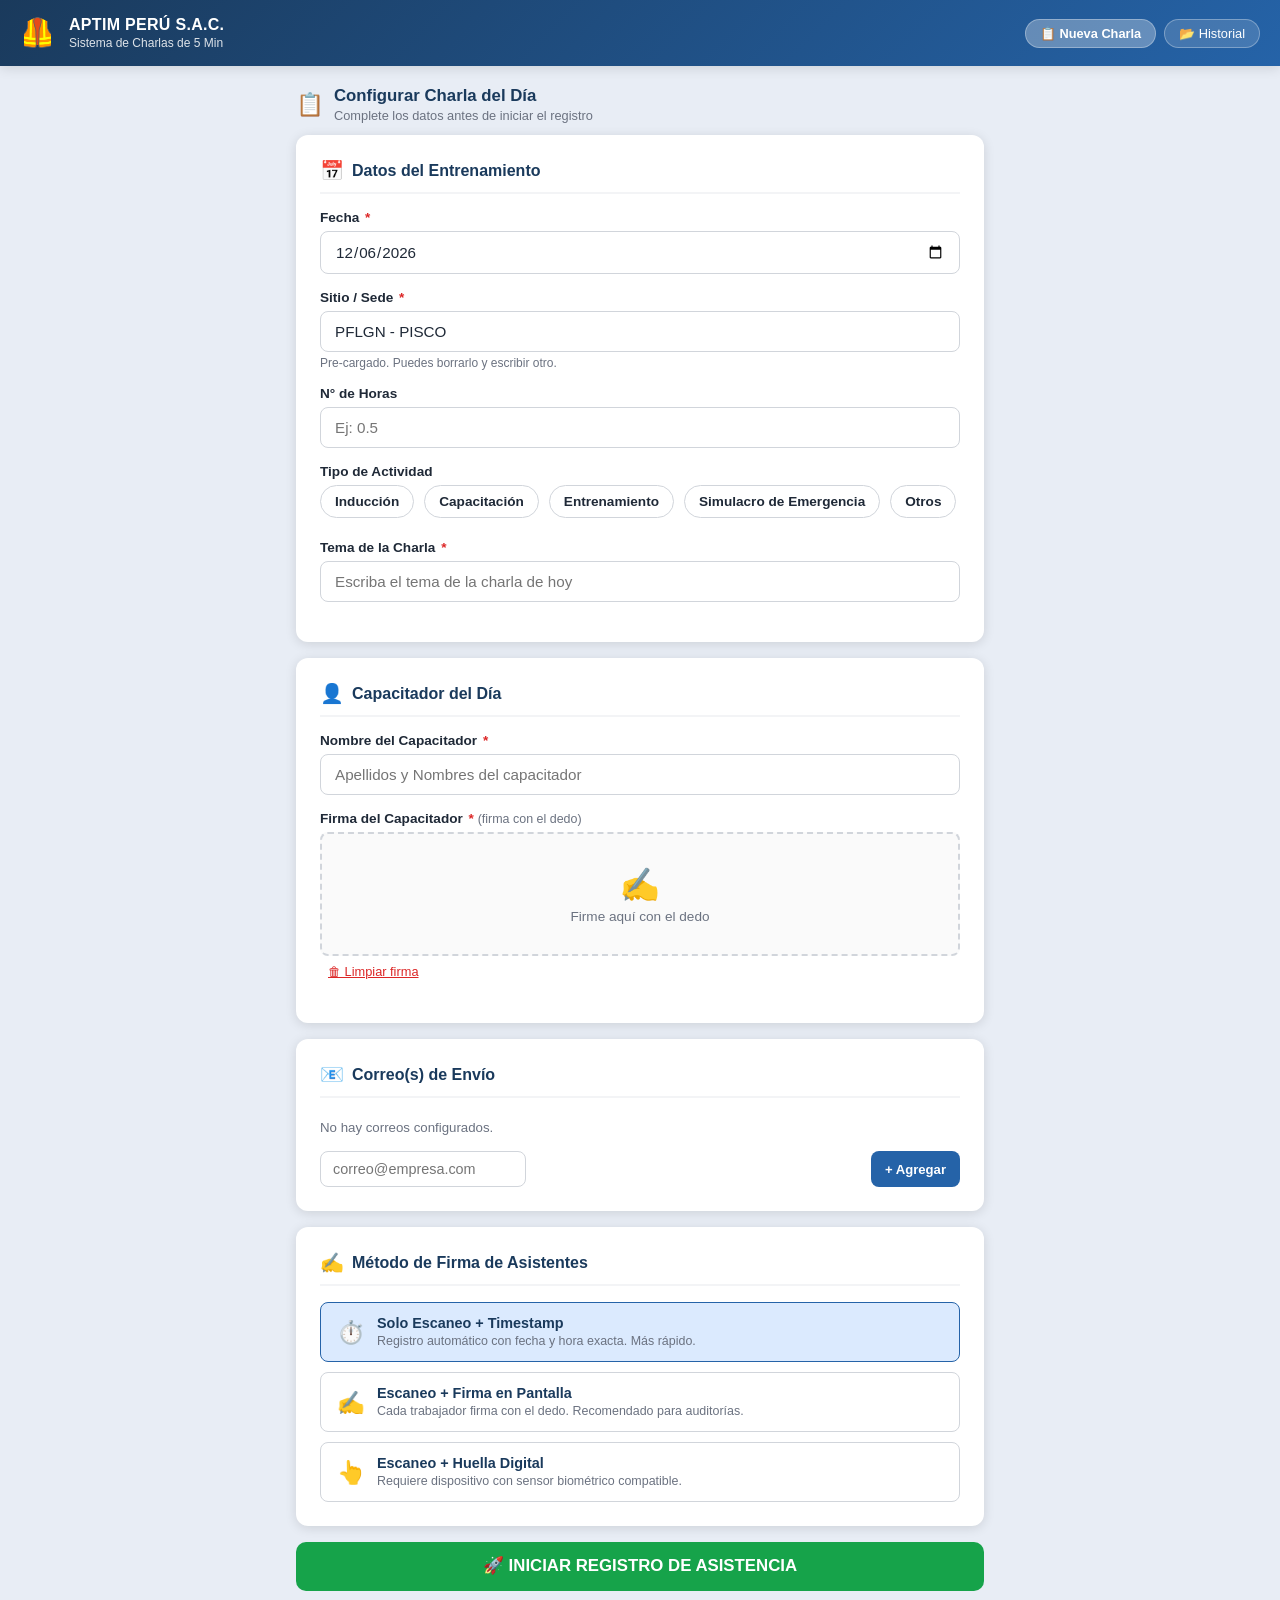
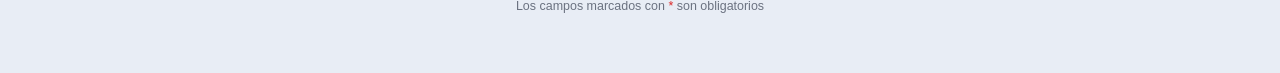
==== index.html @ 52156ad6 "Sistema de Charlas 5 Min APTIM Peru - v1.0 PWA" ====
<!DOCTYPE html>
<html lang="es">
<head>
  <meta charset="UTF-8">
  <meta name="viewport" content="width=device-width, initial-scale=1.0, maximum-scale=1.0, user-scalable=no">
  <meta name="mobile-web-app-capable" content="yes">
  <meta name="apple-mobile-web-app-capable" content="yes">
  <title>Charlas 5 Min — APTIM PERÚ</title>
  <link rel="stylesheet" href="css/styles.css">

  <!-- PWA -->
  <link rel="manifest" href="manifest.json">
  <meta name="theme-color" content="#1a3a5c">
  <meta name="apple-mobile-web-app-capable" content="yes">
  <meta name="apple-mobile-web-app-status-bar-style" content="black-translucent">
  <meta name="apple-mobile-web-app-title" content="Charlas APTIM">
  <link rel="apple-touch-icon" href="assets/icon-192.png">
  <link rel="icon" type="image/png" sizes="192x192" href="assets/icon-192.png">
</head>
<body>

<!-- ═══ ENCABEZADO ═══ -->
<header class="header">
  <div class="header-logo">🦺</div>
  <div class="header-texto">
    <h1>APTIM PERÚ S.A.C.</h1>
    <p>Sistema de Charlas de 5 Min</p>
  </div>
  <nav class="header-nav">
    <a href="index.html"    class="btn-nav activo">📋 Nueva Charla</a>
    <a href="historial.html" class="btn-nav">📂 Historial</a>
  </nav>
</header>

<!-- ═══ CONTENIDO ═══ -->
<div class="contenedor">

  <!-- Título de sección -->
  <div style="margin: 16px 0 12px; display:flex; align-items:center; gap:10px;">
    <span style="font-size:1.4rem;">📋</span>
    <div>
      <h2 style="font-size:1.05rem; font-weight:700; color:#1a3a5c;">Configurar Charla del Día</h2>
      <p style="font-size:0.8rem; color:#6b7280; margin-top:2px;">Complete los datos antes de iniciar el registro</p>
    </div>
  </div>

  <!-- ── CARD 1: Datos generales ── -->
  <div class="card">
    <div class="card-titulo"><span class="icono">📅</span> Datos del Entrenamiento</div>

    <!-- Fecha -->
    <div class="form-grupo">
      <label for="fecha">Fecha <span class="req">*</span></label>
      <input type="date" id="fecha" required>
    </div>

    <!-- Sitio/Sede -->
    <div class="form-grupo">
      <label for="sede">Sitio / Sede <span class="req">*</span></label>
      <input type="text" id="sede" value="PFLGN - PISCO" placeholder="Ej: PFLGN - PISCO" required>
      <div class="hint">Pre-cargado. Puedes borrarlo y escribir otro.</div>
    </div>

    <!-- N° Horas -->
    <div class="form-grupo">
      <label for="horas">N° de Horas</label>
      <input type="number" id="horas" min="0.1" max="24" step="0.5" placeholder="Ej: 0.5">
    </div>

    <!-- Tipo de Actividad -->
    <div class="form-grupo">
      <label>Tipo de Actividad</label>
      <div class="checkgroup" id="tipo-actividad">
        <label class="check-item" data-valor="Inducción">
          <input type="checkbox" value="Inducción"> Inducción
        </label>
        <label class="check-item" data-valor="Capacitación">
          <input type="checkbox" value="Capacitación"> Capacitación
        </label>
        <label class="check-item" data-valor="Entrenamiento">
          <input type="checkbox" value="Entrenamiento"> Entrenamiento
        </label>
        <label class="check-item" data-valor="Simulacro de Emergencia">
          <input type="checkbox" value="Simulacro de Emergencia"> Simulacro de Emergencia
        </label>
        <label class="check-item" data-valor="Otros">
          <input type="checkbox" value="Otros"> Otros
        </label>
      </div>
      <div class="otros-texto" id="otros-wrap">
        <input type="text" id="otros-texto" placeholder="Especifique el tipo de actividad..." style="margin-top:6px;">
      </div>
    </div>

    <!-- Tema de la Charla -->
    <div class="form-grupo">
      <label for="tema">Tema de la Charla <span class="req">*</span></label>
      <input type="text" id="tema"
             placeholder="Escriba el tema de la charla de hoy"
             required
             autocomplete="off">
      <div class="error-msg" id="tema-error">El tema de la charla es obligatorio.</div>
    </div>
  </div>

  <!-- ── CARD 2: Capacitador ── -->
  <div class="card">
    <div class="card-titulo"><span class="icono">👤</span> Capacitador del Día</div>

    <div class="form-grupo">
      <label for="capacitador">Nombre del Capacitador <span class="req">*</span></label>
      <input type="text" id="capacitador"
             placeholder="Apellidos y Nombres del capacitador"
             required
             autocomplete="off">
      <div class="error-msg" id="capacitador-error">El nombre del capacitador es obligatorio.</div>
    </div>

    <!-- Firma del capacitador -->
    <div class="form-grupo" id="firma-capacitador-wrap">
      <label>Firma del Capacitador <span class="req" id="firma-cap-req">*</span>
        <span style="font-weight:400; color:#6b7280; font-size:0.78rem;" id="firma-cap-modo">(firma con el dedo)</span>
      </label>
      <div class="firma-wrap" id="firma-capacitador-area">
        <canvas id="canvas-capacitador" height="120"></canvas>
        <div class="firma-placeholder">
          <span class="icono-firma">✍️</span>
          <span>Firme aquí con el dedo</span>
        </div>
      </div>
      <button class="btn-limpiar-firma" id="btn-limpiar-firma-cap" onclick="limpiarFirmaCapacitador()">
        🗑 Limpiar firma
      </button>
      <div class="error-msg" id="firma-cap-error">La firma del capacitador es obligatoria.</div>

      <!-- Huella digital (se muestra si el método es huella) -->
      <div id="huella-capacitador-wrap" class="oculto" style="margin-top:10px;">
        <button class="btn btn-gris btn-bloque" id="btn-huella-cap" onclick="registrarHuellaCapacitador()">
          👆 Registrar Huella del Capacitador
        </button>
        <div id="huella-cap-estado" class="mt-8" style="font-size:0.82rem; color:#6b7280; text-align:center;"></div>
      </div>
    </div>
  </div>

  <!-- ── CARD 3: Correos de envío ── -->
  <div class="card">
    <div class="card-titulo"><span class="icono">📧</span> Correo(s) de Envío</div>

    <!-- Lista de correos agregados -->
    <div class="correos-lista" id="correos-lista">
      <!-- Se llenan dinámicamente -->
    </div>
    <div id="sin-correos" style="font-size:0.83rem; color:#6b7280; padding:6px 0; display:none;">
      No hay correos configurados.
    </div>

    <!-- Agregar correo -->
    <div class="correo-agregar" style="margin-top:10px;">
      <div class="correo-input-wrap">
        <input type="email" id="input-correo"
               placeholder="correo@empresa.com"
               autocomplete="off"
               oninput="filtrarMemoriaCorreos(this.value)"
               onfocus="filtrarMemoriaCorreos(this.value)"
               onkeydown="teclaCorreo(event)">
        <div class="memoria-correos" id="memoria-correos"></div>
      </div>
      <button class="btn btn-primario btn-chico" onclick="agregarCorreo()">+ Agregar</button>
    </div>
    <div class="error-msg visible" id="correo-error" style="display:none;">Ingrese al menos un correo de envío.</div>
  </div>

  <!-- ── CARD 4: Método de firma de asistentes ── -->
  <div class="card">
    <div class="card-titulo"><span class="icono">✍️</span> Método de Firma de Asistentes</div>

    <div class="metodo-grupo" id="metodo-grupo">

      <label class="metodo-item seleccionado" data-metodo="timestamp">
        <input type="radio" name="metodo" value="timestamp" checked>
        <span class="metodo-icono">⏱️</span>
        <div class="metodo-texto">
          <strong>Solo Escaneo + Timestamp</strong>
          <small>Registro automático con fecha y hora exacta. Más rápido.</small>
        </div>
      </label>

      <label class="metodo-item" data-metodo="firma">
        <input type="radio" name="metodo" value="firma">
        <span class="metodo-icono">✍️</span>
        <div class="metodo-texto">
          <strong>Escaneo + Firma en Pantalla</strong>
          <small>Cada trabajador firma con el dedo. Recomendado para auditorías.</small>
        </div>
      </label>

      <label class="metodo-item" data-metodo="huella">
        <input type="radio" name="metodo" value="huella">
        <span class="metodo-icono">👆</span>
        <div class="metodo-texto">
          <strong>Escaneo + Huella Digital</strong>
          <small>Requiere dispositivo con sensor biométrico compatible.</small>
        </div>
      </label>

    </div>
  </div>

  <!-- ── BOTÓN INICIAR ── -->
  <button class="btn btn-verde btn-bloque btn-grande" id="btn-iniciar" onclick="iniciarCharla()">
    🚀 INICIAR REGISTRO DE ASISTENCIA
  </button>

  <p class="text-center text-gris mt-8" style="font-size:0.78rem;">
    Los campos marcados con <span style="color:#dc2626;">*</span> son obligatorios
  </p>

</div><!-- /contenedor -->

<!-- ═══ TOAST CONTAINER ═══ -->
<div class="toast-container" id="toast-container"></div>

<!-- ═══ SCRIPTS ═══ -->
<script src="js/database.js"></script>
<script src="js/firma.js"></script>
<script src="js/app.js"></script>

<script>
// ─────────────────────────────────────────────────────────
//  Lógica de la pantalla index.html
// ─────────────────────────────────────────────────────────

let correosEnvio   = [];
let memoriaCorreos = [];
let firmaCapacitorDataURL = null;
let huellaCapacitadorRegistrada = false;

// ── Al cargar la página ──
document.addEventListener('DOMContentLoaded', async () => {
  // Inicializar BD
  await DB.inicializar();

  // Fecha de hoy
  const hoy = new Date();
  document.getElementById('fecha').value = hoy.toISOString().split('T')[0];

  // Cargar correos en memoria
  memoriaCorreos = await DB.config.correosMemoria();

  // Inicializar pad de firma del capacitador
  Firma.init('canvas-capacitador', {
    onFirma: (dataURL) => {
      firmaCapacitorDataURL = dataURL;
      document.getElementById('firma-capacitador-area').classList.add('tiene-firma');
    },
    onLimpiar: () => {
      firmaCapacitorDataURL = null;
      document.getElementById('firma-capacitador-area').classList.remove('tiene-firma');
    }
  });

  // Checkboxes de tipo de actividad
  document.querySelectorAll('#tipo-actividad .check-item').forEach(label => {
    label.addEventListener('click', () => {
      const cb = label.querySelector('input[type="checkbox"]');
      cb.checked = !cb.checked;
      label.classList.toggle('marcado', cb.checked);
      // Mostrar/ocultar campo "Otros"
      const hayOtros = document.querySelector('.check-item[data-valor="Otros"] input').checked;
      document.getElementById('otros-wrap').classList.toggle('visible', hayOtros);
    });
  });

  // Método de firma — cambio de selección
  document.querySelectorAll('#metodo-grupo .metodo-item').forEach(item => {
    item.addEventListener('click', () => {
      document.querySelectorAll('#metodo-grupo .metodo-item').forEach(i => i.classList.remove('seleccionado'));
      item.classList.add('seleccionado');
      item.querySelector('input[type="radio"]').checked = true;
      actualizarModoFirmaCapacitador();
    });
  });

  // Cerrar dropdown de memoria al hacer clic fuera
  document.addEventListener('click', (e) => {
    if (!e.target.closest('.correo-agregar')) {
      document.getElementById('memoria-correos').classList.remove('visible');
    }
  });

  // Cargar correos ya en memoria para mostrar
  actualizarListaCorreos();
});

// ── Modo firma del capacitador según método seleccionado ──
function actualizarModoFirmaCapacitador() {
  const metodo = document.querySelector('input[name="metodo"]:checked').value;
  const wrapFirma  = document.getElementById('firma-capacitador-wrap');
  const modoLabel  = document.getElementById('firma-cap-modo');
  const wrapHuella = document.getElementById('huella-capacitador-wrap');
  const canvasWrap = document.getElementById('firma-capacitador-area');

  if (metodo === 'timestamp') {
    // Sin firma ni huella
    canvasWrap.style.display   = 'block';
    wrapHuella.classList.add('oculto');
    modoLabel.textContent = '(firma con el dedo)';
    document.getElementById('firma-cap-req').style.display = 'none';
    firmaCapacitorDataURL = '__timestamp__'; // marca especial
  } else if (metodo === 'firma') {
    canvasWrap.style.display = 'block';
    wrapHuella.classList.add('oculto');
    modoLabel.textContent = '(firma con el dedo)';
    document.getElementById('firma-cap-req').style.display = 'inline';
    if (firmaCapacitorDataURL === '__timestamp__') firmaCapacitorDataURL = null;
  } else if (metodo === 'huella') {
    canvasWrap.style.display = 'none';
    wrapHuella.classList.remove('oculto');
    modoLabel.textContent = '(huella digital)';
    document.getElementById('firma-cap-req').style.display = 'inline';
    firmaCapacitorDataURL = null;
  }
}

// ── Limpiar firma del capacitador ──
function limpiarFirmaCapacitador() {
  Firma.limpiar('canvas-capacitador');
  firmaCapacitorDataURL = null;
  document.getElementById('firma-capacitador-area').classList.remove('tiene-firma');
}

// ── Huella del capacitador ──
async function registrarHuellaCapacitador() {
  const estado = document.getElementById('huella-cap-estado');
  try {
    estado.textContent = '⏳ Esperando huella...';
    await Firma.registrarHuella('capacitador');
    huellaCapacitadorRegistrada = true;
    firmaCapacitorDataURL = '__huella__';
    estado.textContent = '✅ Huella registrada correctamente';
    estado.style.color = '#16a34a';
    document.getElementById('btn-huella-cap').textContent = '✅ Huella del Capacitador Registrada';
    document.getElementById('btn-huella-cap').disabled = true;
  } catch (err) {
    estado.textContent = '❌ ' + (err.message || 'Error al registrar huella');
    estado.style.color = '#dc2626';
  }
}

// ── Correos: filtrar memoria ──
function filtrarMemoriaCorreos(valor) {
  const contenedor = document.getElementById('memoria-correos');
  if (!memoriaCorreos.length) { contenedor.classList.remove('visible'); return; }

  const filtrados = memoriaCorreos.filter(c =>
    c.toLowerCase().includes(valor.toLowerCase()) && !correosEnvio.includes(c)
  );
  if (!filtrados.length) { contenedor.classList.remove('visible'); return; }

  contenedor.innerHTML = filtrados.map(c =>
    `<div class="memoria-item" onclick="seleccionarCorreoMemoria('${c}')">${c}</div>`
  ).join('');
  contenedor.classList.add('visible');
}

function seleccionarCorreoMemoria(correo) {
  document.getElementById('input-correo').value = correo;
  document.getElementById('memoria-correos').classList.remove('visible');
  agregarCorreo();
}

function teclaCorreo(e) {
  if (e.key === 'Enter') { e.preventDefault(); agregarCorreo(); }
  if (e.key === 'Escape') document.getElementById('memoria-correos').classList.remove('visible');
}

// ── Correos: agregar ──
function agregarCorreo() {
  const input  = document.getElementById('input-correo');
  const correo = input.value.trim().toLowerCase();
  if (!correo) return;

  // Validar formato
  const re = /^[^\s@]+@[^\s@]+\.[^\s@]+$/;
  if (!re.test(correo)) {
    mostrarToast('Formato de correo inválido', 'error'); return;
  }
  if (correosEnvio.includes(correo)) {
    mostrarToast('Ese correo ya está en la lista', 'aviso'); return;
  }

  correosEnvio.push(correo);
  DB.config.agregarCorreo(correo);
  memoriaCorreos = memoriaCorreos.filter(c => c !== correo);
  memoriaCorreos.unshift(correo);

  input.value = '';
  document.getElementById('memoria-correos').classList.remove('visible');
  actualizarListaCorreos();
}

function quitarCorreo(correo) {
  correosEnvio = correosEnvio.filter(c => c !== correo);
  actualizarListaCorreos();
}

function actualizarListaCorreos() {
  const lista    = document.getElementById('correos-lista');
  const sinMsg   = document.getElementById('sin-correos');
  const errMsg   = document.getElementById('correo-error');

  if (!correosEnvio.length) {
    lista.innerHTML = '';
    sinMsg.style.display = 'block';
  } else {
    sinMsg.style.display = 'none';
    lista.innerHTML = correosEnvio.map(c => `
      <div class="correo-tag">
        <span>📧 ${c}</span>
        <button onclick="quitarCorreo('${c}')" title="Quitar">✕</button>
      </div>`).join('');
  }
  errMsg.style.display = 'none';
}

// ── Validar y arrancar ──
function iniciarCharla() {
  let ok = true;

  // Tema obligatorio
  const tema = document.getElementById('tema').value.trim();
  if (!tema) {
    document.getElementById('tema').classList.add('error');
    document.getElementById('tema-error').classList.add('visible');
    ok = false;
  } else {
    document.getElementById('tema').classList.remove('error');
    document.getElementById('tema-error').classList.remove('visible');
  }

  // Capacitador obligatorio
  const cap = document.getElementById('capacitador').value.trim();
  if (!cap) {
    document.getElementById('capacitador').classList.add('error');
    document.getElementById('capacitador-error').classList.add('visible');
    ok = false;
  } else {
    document.getElementById('capacitador').classList.remove('error');
    document.getElementById('capacitador-error').classList.remove('visible');
  }

  // Firma del capacitador (solo si método no es timestamp)
  const metodo = document.querySelector('input[name="metodo"]:checked').value;
  if (metodo !== 'timestamp' && !firmaCapacitorDataURL) {
    document.getElementById('firma-cap-error').classList.add('visible');
    ok = false;
  } else {
    document.getElementById('firma-cap-error').classList.remove('visible');
  }

  // Al menos 1 correo
  if (!correosEnvio.length) {
    document.getElementById('correo-error').style.display = 'block';
    ok = false;
  } else {
    document.getElementById('correo-error').style.display = 'none';
  }

  if (!ok) {
    mostrarToast('Complete todos los campos obligatorios', 'error');
    window.scrollTo({ top: 0, behavior: 'smooth' });
    return;
  }

  // Armar tipos de actividad seleccionados
  const tipos = [];
  document.querySelectorAll('#tipo-actividad .check-item.marcado').forEach(el => {
    const val = el.getAttribute('data-valor');
    if (val === 'Otros') {
      const txt = document.getElementById('otros-texto').value.trim();
      tipos.push(txt ? 'Otros: ' + txt : 'Otros');
    } else {
      tipos.push(val);
    }
  });

  // Guardar configuración de la charla en sessionStorage
  const charlaConfig = {
    fecha:        document.getElementById('fecha').value,
    sede:         document.getElementById('sede').value.trim() || 'PFLGN - PISCO',
    horas:        document.getElementById('horas').value || '',
    tiposActividad: tipos,
    tema:         tema,
    capacitador:  cap,
    firmaCapacitador: firmaCapacitorDataURL,
    correos:      correosEnvio,
    metodo:       metodo,
    inicio:       new Date().toISOString()
  };

  sessionStorage.setItem('charla_config', JSON.stringify(charlaConfig));
  mostrarToast('Iniciando registro...', 'exito');

  setTimeout(() => {
    window.location.href = 'registro.html';
  }, 600);
}

// ── Toast helper ──
function mostrarToast(mensaje, tipo = 'info', duracion = 3000) {
  const iconos = { exito: '✅', error: '❌', aviso: '⚠️', info: 'ℹ️' };
  const container = document.getElementById('toast-container');
  const el = document.createElement('div');
  el.className = `toast ${tipo}`;
  el.innerHTML = `<span class="toast-icono">${iconos[tipo]||'ℹ️'}</span><span>${mensaje}</span>`;
  container.appendChild(el);
  setTimeout(() => el.remove(), duracion);
}
</script>


<script>
// Registrar Service Worker (PWA)
if ('serviceWorker' in navigator) {
  window.addEventListener('load', () => {
    navigator.serviceWorker.register('./service-worker.js')
      .then(reg => {
        console.log('SW registrado:', reg.scope);
        // Detectar actualización disponible
        reg.addEventListener('updatefound', () => {
          const newSW = reg.installing;
          newSW.addEventListener('statechange', () => {
            if (newSW.state === 'installed' && navigator.serviceWorker.controller) {
              mostrarToast('Nueva versión disponible. Recargue para actualizar.', 'info', 8000);
            }
          });
        });
      })
      .catch(err => console.warn('SW error:', err));
  });
}

// Banner de instalación PWA
let deferredPrompt = null;
window.addEventListener('beforeinstallprompt', (e) => {
  e.preventDefault();
  deferredPrompt = e;
  // Mostrar banner de instalación
  const banner = document.createElement('div');
  banner.id = 'pwa-banner';
  banner.style.cssText = `
    position:fixed; bottom:0; left:0; right:0; z-index:999;
    background:#1a3a5c; color:#fff; padding:14px 20px;
    display:flex; align-items:center; gap:12px;
    box-shadow: 0 -2px 12px rgba(0,0,0,0.25);
    font-family: 'Segoe UI', Arial, sans-serif;
  `;
  banner.innerHTML = `
    <span style="font-size:1.4rem;">📲</span>
    <span style="flex:1; font-size:0.9rem; line-height:1.4;">
      <strong>Instalar como app</strong><br>
      <small style="opacity:0.85;">Acceso rápido desde la pantalla de inicio</small>
    </span>
    <button onclick="instalarPWA()" style="
      background:#22c55e; color:#fff; border:none; border-radius:8px;
      padding:9px 18px; font-size:0.88rem; font-weight:700; cursor:pointer;">
      Instalar
    </button>
    <button onclick="document.getElementById('pwa-banner').remove()" style="
      background:transparent; color:rgba(255,255,255,0.7); border:none;
      font-size:1.3rem; cursor:pointer; padding:0 4px; line-height:1;">✕</button>
  `;
  document.body.appendChild(banner);
});

function instalarPWA() {
  if (!deferredPrompt) return;
  deferredPrompt.prompt();
  deferredPrompt.userChoice.then(choice => {
    if (choice.outcome === 'accepted') {
      mostrarToast('¡App instalada correctamente!', 'exito');
    }
    document.getElementById('pwa-banner')?.remove();
    deferredPrompt = null;
  });
}
</script>
</body>
</html>
---- css/styles.css ----
/* =====================================================
   styles.css - APTIM PERÚ S.A.C.
   Sistema de Charlas de 5 Min
   Responsive: tablet y celular
   ===================================================== */

/* ── Reset y base ── */
*, *::before, *::after { box-sizing: border-box; margin: 0; padding: 0; }

:root {
  --azul:        #1a3a5c;
  --azul-medio:  #2563a8;
  --azul-claro:  #3b82f6;
  --verde:       #16a34a;
  --verde-claro: #22c55e;
  --rojo:        #dc2626;
  --naranja:     #ea580c;
  --amarillo:    #d97706;
  --gris-oscuro: #1f2937;
  --gris-medio:  #6b7280;
  --gris-claro:  #f3f4f6;
  --gris-borde:  #d1d5db;
  --blanco:      #ffffff;
  --sombra:      0 2px 12px rgba(0,0,0,0.12);
  --sombra-lg:   0 4px 24px rgba(0,0,0,0.18);
  --radio:       12px;
  --radio-sm:    8px;
  --fuente:      'Segoe UI', Arial, sans-serif;
}

html { font-size: 16px; }
body {
  font-family: var(--fuente);
  background: #e8edf5;
  color: var(--gris-oscuro);
  min-height: 100vh;
  padding-bottom: 40px;
}

/* ── Encabezado ── */
.header {
  background: linear-gradient(135deg, var(--azul) 0%, var(--azul-medio) 100%);
  color: var(--blanco);
  padding: 16px 20px;
  display: flex;
  align-items: center;
  gap: 14px;
  box-shadow: var(--sombra);
  position: sticky;
  top: 0;
  z-index: 100;
}
.header-logo {
  font-size: 28px;
  line-height: 1;
}
.header-texto h1 {
  font-size: 1rem;
  font-weight: 700;
  letter-spacing: 0.3px;
}
.header-texto p {
  font-size: 0.75rem;
  opacity: 0.85;
  margin-top: 2px;
}
.header-nav {
  margin-left: auto;
  display: flex;
  gap: 8px;
}
.btn-nav {
  background: rgba(255,255,255,0.15);
  color: var(--blanco);
  border: 1px solid rgba(255,255,255,0.3);
  border-radius: 20px;
  padding: 6px 14px;
  font-size: 0.8rem;
  cursor: pointer;
  text-decoration: none;
  display: inline-flex;
  align-items: center;
  gap: 5px;
  transition: background 0.2s;
}
.btn-nav:hover { background: rgba(255,255,255,0.25); }
.btn-nav.activo { background: rgba(255,255,255,0.3); font-weight: 600; }

/* ── Contenedor principal ── */
.contenedor {
  max-width: 720px;
  margin: 20px auto;
  padding: 0 16px;
}
.contenedor-ancho {
  max-width: 960px;
  margin: 20px auto;
  padding: 0 16px;
}

/* ── Tarjetas ── */
.card {
  background: var(--blanco);
  border-radius: var(--radio);
  box-shadow: var(--sombra);
  padding: 24px;
  margin-bottom: 16px;
}
.card-titulo {
  font-size: 1rem;
  font-weight: 700;
  color: var(--azul);
  margin-bottom: 16px;
  padding-bottom: 10px;
  border-bottom: 2px solid var(--gris-claro);
  display: flex;
  align-items: center;
  gap: 8px;
}
.card-titulo .icono { font-size: 1.2rem; }

/* ── Formulario ── */
.form-grupo {
  margin-bottom: 16px;
}
.form-grupo label {
  display: block;
  font-size: 0.85rem;
  font-weight: 600;
  color: var(--gris-oscuro);
  margin-bottom: 6px;
}
.form-grupo label .req {
  color: var(--rojo);
  margin-left: 2px;
}
.form-grupo input[type="text"],
.form-grupo input[type="email"],
.form-grupo input[type="date"],
.form-grupo input[type="number"],
.form-grupo input[type="password"],
.form-grupo textarea,
.form-grupo select {
  width: 100%;
  padding: 11px 14px;
  border: 1.5px solid var(--gris-borde);
  border-radius: var(--radio-sm);
  font-size: 0.95rem;
  font-family: var(--fuente);
  color: var(--gris-oscuro);
  background: var(--blanco);
  transition: border-color 0.2s, box-shadow 0.2s;
  -webkit-appearance: none;
}
.form-grupo input:focus,
.form-grupo textarea:focus,
.form-grupo select:focus {
  outline: none;
  border-color: var(--azul-claro);
  box-shadow: 0 0 0 3px rgba(59,130,246,0.15);
}
.form-grupo input.error,
.form-grupo textarea.error {
  border-color: var(--rojo);
  box-shadow: 0 0 0 3px rgba(220,38,38,0.12);
}
.form-grupo .hint {
  font-size: 0.75rem;
  color: var(--gris-medio);
  margin-top: 4px;
}
.form-grupo .error-msg {
  font-size: 0.78rem;
  color: var(--rojo);
  margin-top: 4px;
  display: none;
}
.form-grupo .error-msg.visible { display: block; }

/* ── Checkboxes tipo actividad ── */
.checkgroup {
  display: flex;
  flex-wrap: wrap;
  gap: 10px;
  margin-top: 4px;
}
.check-item {
  display: flex;
  align-items: center;
  gap: 7px;
  padding: 8px 14px;
  border: 1.5px solid var(--gris-borde);
  border-radius: 20px;
  cursor: pointer;
  font-size: 0.88rem;
  transition: all 0.2s;
  user-select: none;
}
.check-item:hover { border-color: var(--azul-claro); background: #eff6ff; }
.check-item input[type="checkbox"] { display: none; }
.check-item.marcado {
  border-color: var(--azul-medio);
  background: #dbeafe;
  color: var(--azul);
  font-weight: 600;
}
.check-item.marcado::before { content: '✓ '; }
.otros-texto {
  display: none;
  margin-top: 8px;
}
.otros-texto.visible { display: block; }

/* ── Correos ── */
.correos-lista {
  display: flex;
  flex-direction: column;
  gap: 8px;
  margin-top: 8px;
}
.correo-tag {
  display: flex;
  align-items: center;
  gap: 8px;
  background: #eff6ff;
  border: 1px solid #bfdbfe;
  border-radius: 6px;
  padding: 8px 12px;
  font-size: 0.88rem;
}
.correo-tag span { flex: 1; }
.correo-tag button {
  background: none;
  border: none;
  color: var(--rojo);
  cursor: pointer;
  font-size: 1rem;
  padding: 0 4px;
  line-height: 1;
}
.correo-agregar {
  display: flex;
  gap: 8px;
  margin-top: 8px;
}
.correo-agregar input {
  flex: 1;
  padding: 9px 12px;
  border: 1.5px solid var(--gris-borde);
  border-radius: var(--radio-sm);
  font-size: 0.9rem;
}
.correo-agregar input:focus {
  outline: none;
  border-color: var(--azul-claro);
}
.memoria-correos {
  background: var(--blanco);
  border: 1px solid var(--gris-borde);
  border-radius: var(--radio-sm);
  box-shadow: var(--sombra);
  position: absolute;
  z-index: 200;
  width: 100%;
  max-height: 180px;
  overflow-y: auto;
  display: none;
}
.memoria-correos.visible { display: block; }
.memoria-item {
  padding: 10px 14px;
  cursor: pointer;
  font-size: 0.88rem;
  border-bottom: 1px solid var(--gris-claro);
  transition: background 0.15s;
}
.memoria-item:hover { background: #eff6ff; }
.correo-input-wrap { position: relative; flex: 1; }

/* ── Método de firma — radio buttons ── */
.metodo-grupo {
  display: flex;
  flex-direction: column;
  gap: 10px;
  margin-top: 6px;
}
.metodo-item {
  display: flex;
  align-items: center;
  gap: 12px;
  padding: 12px 16px;
  border: 1.5px solid var(--gris-borde);
  border-radius: var(--radio-sm);
  cursor: pointer;
  transition: all 0.2s;
}
.metodo-item:hover { border-color: var(--azul-claro); background: #f0f7ff; }
.metodo-item input[type="radio"] { display: none; }
.metodo-item.seleccionado {
  border-color: var(--azul-medio);
  background: #dbeafe;
}
.metodo-icono { font-size: 1.4rem; }
.metodo-texto strong { display: block; font-size: 0.9rem; color: var(--azul); }
.metodo-texto small  { font-size: 0.78rem; color: var(--gris-medio); }

/* ── Pad de firma ── */
.firma-wrap {
  border: 2px dashed var(--gris-borde);
  border-radius: var(--radio-sm);
  background: #fafafa;
  position: relative;
  text-align: center;
  overflow: hidden;
}
.firma-wrap canvas {
  display: block;
  width: 100%;
  touch-action: none;
  cursor: crosshair;
}
.firma-placeholder {
  position: absolute;
  top: 50%;
  left: 50%;
  transform: translate(-50%, -50%);
  color: var(--gris-medio);
  font-size: 0.85rem;
  pointer-events: none;
  display: flex;
  flex-direction: column;
  align-items: center;
  gap: 6px;
}
.firma-placeholder .icono-firma { font-size: 2rem; }
.firma-wrap.tiene-firma { border-color: var(--verde); border-style: solid; }
.firma-wrap.tiene-firma .firma-placeholder { display: none; }
.btn-limpiar-firma {
  background: none;
  border: none;
  color: var(--rojo);
  font-size: 0.8rem;
  cursor: pointer;
  padding: 4px 8px;
  margin-top: 4px;
  text-decoration: underline;
}

/* ── Botones ── */
.btn {
  display: inline-flex;
  align-items: center;
  justify-content: center;
  gap: 8px;
  padding: 13px 24px;
  border: none;
  border-radius: var(--radio-sm);
  font-size: 0.95rem;
  font-weight: 600;
  cursor: pointer;
  transition: all 0.2s;
  font-family: var(--fuente);
  text-decoration: none;
  line-height: 1;
}
.btn:disabled { opacity: 0.5; cursor: not-allowed; }
.btn-primario  { background: var(--azul-medio);  color: var(--blanco); }
.btn-primario:hover:not(:disabled)  { background: var(--azul); }
.btn-verde     { background: var(--verde);        color: var(--blanco); }
.btn-verde:hover:not(:disabled)     { background: #15803d; }
.btn-rojo      { background: var(--rojo);         color: var(--blanco); }
.btn-rojo:hover:not(:disabled)      { background: #b91c1c; }
.btn-naranja   { background: var(--naranja);      color: var(--blanco); }
.btn-naranja:hover:not(:disabled)   { background: #c2410c; }
.btn-gris      { background: var(--gris-claro);   color: var(--gris-oscuro); border: 1px solid var(--gris-borde); }
.btn-gris:hover:not(:disabled)      { background: #e5e7eb; }
.btn-bloque    { width: 100%; }
.btn-grande    { padding: 16px 28px; font-size: 1.05rem; border-radius: 10px; }
.btn-chico     { padding: 8px 14px; font-size: 0.82rem; }

/* ── Alertas / Toasts ── */
.toast-container {
  position: fixed;
  top: 80px;
  right: 16px;
  z-index: 999;
  display: flex;
  flex-direction: column;
  gap: 8px;
}
.toast {
  display: flex;
  align-items: center;
  gap: 10px;
  padding: 12px 18px;
  border-radius: var(--radio-sm);
  box-shadow: var(--sombra-lg);
  font-size: 0.88rem;
  font-weight: 500;
  min-width: 240px;
  max-width: 340px;
  animation: slideIn 0.25s ease;
}
@keyframes slideIn {
  from { transform: translateX(120%); opacity: 0; }
  to   { transform: translateX(0);    opacity: 1; }
}
.toast.exito   { background: #f0fdf4; border: 1px solid #bbf7d0; color: #15803d; }
.toast.error   { background: #fef2f2; border: 1px solid #fecaca; color: #b91c1c; }
.toast.aviso   { background: #fffbeb; border: 1px solid #fde68a; color: #92400e; }
.toast.info    { background: #eff6ff; border: 1px solid #bfdbfe; color: #1d4ed8; }
.toast-icono   { font-size: 1.2rem; flex-shrink: 0; }

/* ── Registro en vivo — tabla ── */
.tabla-registro {
  width: 100%;
  border-collapse: collapse;
  font-size: 0.85rem;
}
.tabla-registro th {
  background: var(--azul);
  color: var(--blanco);
  padding: 10px 12px;
  text-align: left;
  font-weight: 600;
  font-size: 0.8rem;
}
.tabla-registro td {
  padding: 9px 12px;
  border-bottom: 1px solid var(--gris-claro);
  vertical-align: middle;
}
.tabla-registro tr:hover td { background: #f8fafc; }
.tabla-registro tr:last-child td { border-bottom: none; }
.badge-hora {
  background: #eff6ff;
  color: var(--azul-medio);
  border-radius: 4px;
  padding: 2px 8px;
  font-size: 0.78rem;
  font-weight: 600;
  white-space: nowrap;
}
.badge-firma-ok {
  color: var(--verde);
  font-size: 1rem;
}
.badge-solo-scan {
  color: var(--gris-medio);
  font-size: 0.75rem;
}

/* ── Tarjeta de trabajador escaneado ── */
.trabajador-card {
  background: linear-gradient(135deg, #f0fdf4 0%, #dcfce7 100%);
  border: 2px solid var(--verde-claro);
  border-radius: var(--radio);
  padding: 16px 20px;
  display: flex;
  align-items: center;
  gap: 16px;
  animation: pulseIn 0.3s ease;
}
@keyframes pulseIn {
  from { transform: scale(0.95); opacity: 0; }
  to   { transform: scale(1);    opacity: 1; }
}
.trabajador-avatar {
  width: 52px;
  height: 52px;
  border-radius: 50%;
  background: var(--verde);
  display: flex;
  align-items: center;
  justify-content: center;
  color: var(--blanco);
  font-size: 1.4rem;
  font-weight: 700;
  flex-shrink: 0;
}
.trabajador-info h3 {
  font-size: 0.95rem;
  font-weight: 700;
  color: var(--gris-oscuro);
  line-height: 1.3;
}
.trabajador-info p {
  font-size: 0.8rem;
  color: var(--gris-medio);
  margin-top: 2px;
}
.trabajador-card.error-card {
  background: linear-gradient(135deg, #fef2f2 0%, #fee2e2 100%);
  border-color: #fca5a5;
}
.trabajador-card.error-card .trabajador-avatar {
  background: var(--rojo);
}
.trabajador-card.advertencia-card {
  background: linear-gradient(135deg, #fffbeb 0%, #fef9c3 100%);
  border-color: #fde68a;
}
.trabajador-card.advertencia-card .trabajador-avatar {
  background: var(--amarillo);
}

/* ── Escáner ── */
.scanner-area {
  background: #000;
  border-radius: var(--radio);
  overflow: hidden;
  position: relative;
  aspect-ratio: 16/9;
  max-height: 280px;
}
.scanner-area video {
  width: 100%;
  height: 100%;
  object-fit: cover;
  display: block;
}
.scanner-overlay {
  position: absolute;
  inset: 0;
  display: flex;
  align-items: center;
  justify-content: center;
  pointer-events: none;
}
.scanner-marco {
  width: 70%;
  max-width: 300px;
  height: 80px;
  border: 3px solid #00ff88;
  border-radius: 8px;
  box-shadow: 0 0 0 9999px rgba(0,0,0,0.45);
  position: relative;
}
.scanner-linea {
  position: absolute;
  left: 0;
  right: 0;
  height: 2px;
  background: #00ff88;
  top: 50%;
  animation: scan 1.5s ease-in-out infinite;
  box-shadow: 0 0 8px #00ff88;
}
@keyframes scan {
  0%   { top: 10%; }
  50%  { top: 90%; }
  100% { top: 10%; }
}
.scanner-status {
  position: absolute;
  bottom: 12px;
  left: 50%;
  transform: translateX(-50%);
  background: rgba(0,0,0,0.65);
  color: #fff;
  font-size: 0.8rem;
  padding: 5px 14px;
  border-radius: 20px;
  white-space: nowrap;
}

/* ── Contador / estadísticas ── */
.stats-bar {
  display: grid;
  grid-template-columns: repeat(3, 1fr);
  gap: 12px;
  margin-bottom: 16px;
}
.stat-item {
  background: var(--blanco);
  border-radius: var(--radio-sm);
  padding: 14px 16px;
  text-align: center;
  box-shadow: var(--sombra);
}
.stat-numero {
  font-size: 1.8rem;
  font-weight: 800;
  color: var(--azul-medio);
  line-height: 1;
}
.stat-label {
  font-size: 0.72rem;
  color: var(--gris-medio);
  margin-top: 4px;
  text-transform: uppercase;
  letter-spacing: 0.5px;
}
.stat-item.verde .stat-numero  { color: var(--verde); }
.stat-item.naranja .stat-numero { color: var(--naranja); }

/* ── Buscador manual ── */
.buscador-wrap {
  position: relative;
}
.buscador-resultados {
  position: absolute;
  left: 0; right: 0; top: 100%;
  background: var(--blanco);
  border: 1px solid var(--gris-borde);
  border-top: none;
  border-radius: 0 0 var(--radio-sm) var(--radio-sm);
  box-shadow: var(--sombra);
  z-index: 200;
  max-height: 220px;
  overflow-y: auto;
  display: none;
}
.buscador-resultados.visible { display: block; }
.resultado-item {
  padding: 10px 14px;
  cursor: pointer;
  border-bottom: 1px solid var(--gris-claro);
  transition: background 0.15s;
}
.resultado-item:hover { background: #eff6ff; }
.resultado-item:last-child { border-bottom: none; }
.resultado-nombre { font-size: 0.9rem; font-weight: 600; }
.resultado-detalle { font-size: 0.78rem; color: var(--gris-medio); margin-top: 2px; }

/* ── Modal ── */
.modal-fondo {
  position: fixed;
  inset: 0;
  background: rgba(0,0,0,0.55);
  z-index: 500;
  display: flex;
  align-items: center;
  justify-content: center;
  padding: 16px;
  display: none;
}
.modal-fondo.visible { display: flex; }
.modal {
  background: var(--blanco);
  border-radius: var(--radio);
  box-shadow: var(--sombra-lg);
  width: 100%;
  max-width: 460px;
  padding: 24px;
  animation: modalIn 0.2s ease;
}
@keyframes modalIn {
  from { transform: scale(0.9); opacity: 0; }
  to   { transform: scale(1);   opacity: 1; }
}
.modal-titulo {
  font-size: 1.05rem;
  font-weight: 700;
  color: var(--azul);
  margin-bottom: 16px;
  display: flex;
  align-items: center;
  gap: 8px;
}
.modal-botones {
  display: flex;
  gap: 10px;
  margin-top: 20px;
  justify-content: flex-end;
}

/* ── Historial ── */
.historial-filtros {
  display: flex;
  gap: 10px;
  flex-wrap: wrap;
  margin-bottom: 16px;
}
.historial-filtros input,
.historial-filtros select {
  padding: 9px 13px;
  border: 1.5px solid var(--gris-borde);
  border-radius: var(--radio-sm);
  font-size: 0.88rem;
  font-family: var(--fuente);
  flex: 1;
  min-width: 140px;
}
.historial-item {
  background: var(--blanco);
  border-radius: var(--radio-sm);
  border: 1px solid var(--gris-borde);
  padding: 14px 16px;
  display: flex;
  align-items: center;
  gap: 14px;
  cursor: pointer;
  transition: all 0.2s;
  margin-bottom: 8px;
}
.historial-item:hover {
  border-color: var(--azul-claro);
  box-shadow: 0 2px 8px rgba(37,99,168,0.12);
}
.historial-fecha {
  background: var(--azul);
  color: var(--blanco);
  border-radius: 8px;
  padding: 8px 10px;
  text-align: center;
  min-width: 52px;
  flex-shrink: 0;
}
.historial-fecha .dia  { font-size: 1.3rem; font-weight: 800; line-height: 1; }
.historial-fecha .mes  { font-size: 0.68rem; text-transform: uppercase; letter-spacing: 0.5px; }
.historial-info        { flex: 1; }
.historial-info h4     { font-size: 0.9rem; font-weight: 700; color: var(--gris-oscuro); }
.historial-info p      { font-size: 0.78rem; color: var(--gris-medio); margin-top: 3px; }
.historial-acciones    { display: flex; gap: 6px; flex-shrink: 0; }

/* ── Pantalla de acceso EHS ── */
.login-ehs {
  max-width: 360px;
  margin: 60px auto;
  padding: 0 16px;
}
.login-ehs .card { text-align: center; }
.login-logo { font-size: 3rem; margin-bottom: 8px; }
.login-ehs h2 {
  font-size: 1.1rem;
  font-weight: 700;
  color: var(--azul);
  margin-bottom: 4px;
}
.login-ehs p {
  font-size: 0.82rem;
  color: var(--gris-medio);
  margin-bottom: 20px;
}

/* ── Indicador de página del formato ── */
.pagina-indicador {
  background: var(--azul);
  color: var(--blanco);
  border-radius: 20px;
  padding: 4px 12px;
  font-size: 0.78rem;
  font-weight: 600;
  display: inline-block;
}

/* ── Spinner de carga ── */
.spinner {
  width: 24px;
  height: 24px;
  border: 3px solid rgba(255,255,255,0.3);
  border-top-color: var(--blanco);
  border-radius: 50%;
  animation: girar 0.7s linear infinite;
  flex-shrink: 0;
}
.spinner.oscuro {
  border-color: rgba(0,0,0,0.15);
  border-top-color: var(--azul-medio);
}
@keyframes girar { to { transform: rotate(360deg); } }

/* ── Divider ── */
.divider {
  border: none;
  border-top: 1px solid var(--gris-borde);
  margin: 16px 0;
}

/* ── Página vacía / sin resultados ── */
.vacio {
  text-align: center;
  padding: 40px 20px;
  color: var(--gris-medio);
}
.vacio .icono { font-size: 3rem; margin-bottom: 10px; }
.vacio p { font-size: 0.9rem; }

/* ── Responsive tablet ── */
@media (max-width: 600px) {
  .header-texto h1 { font-size: 0.88rem; }
  .header-nav      { display: none; }
  .card            { padding: 16px; }
  .stats-bar       { grid-template-columns: repeat(3, 1fr); gap: 8px; }
  .stat-numero     { font-size: 1.4rem; }
  .btn-grande      { padding: 14px 20px; font-size: 0.95rem; }
  .checkgroup      { gap: 6px; }
  .check-item      { padding: 7px 10px; font-size: 0.82rem; }
  .historial-acciones { flex-direction: column; }
  .modal           { padding: 18px; }
}
@media (max-width: 380px) {
  .stats-bar { grid-template-columns: repeat(3, 1fr); }
  .stat-numero { font-size: 1.2rem; }
}

/* ── Utilidades ── */
.text-center  { text-align: center; }
.text-rojo    { color: var(--rojo); }
.text-verde   { color: var(--verde); }
.text-azul    { color: var(--azul-medio); }
.text-gris    { color: var(--gris-medio); }
.mt-4  { margin-top: 4px; }
.mt-8  { margin-top: 8px; }
.mt-12 { margin-top: 12px; }
.mt-16 { margin-top: 16px; }
.mb-8  { margin-bottom: 8px; }
.mb-16 { margin-bottom: 16px; }
.flex  { display: flex; }
.flex-center { display: flex; align-items: center; gap: 8px; }
.oculto { display: none !important; }
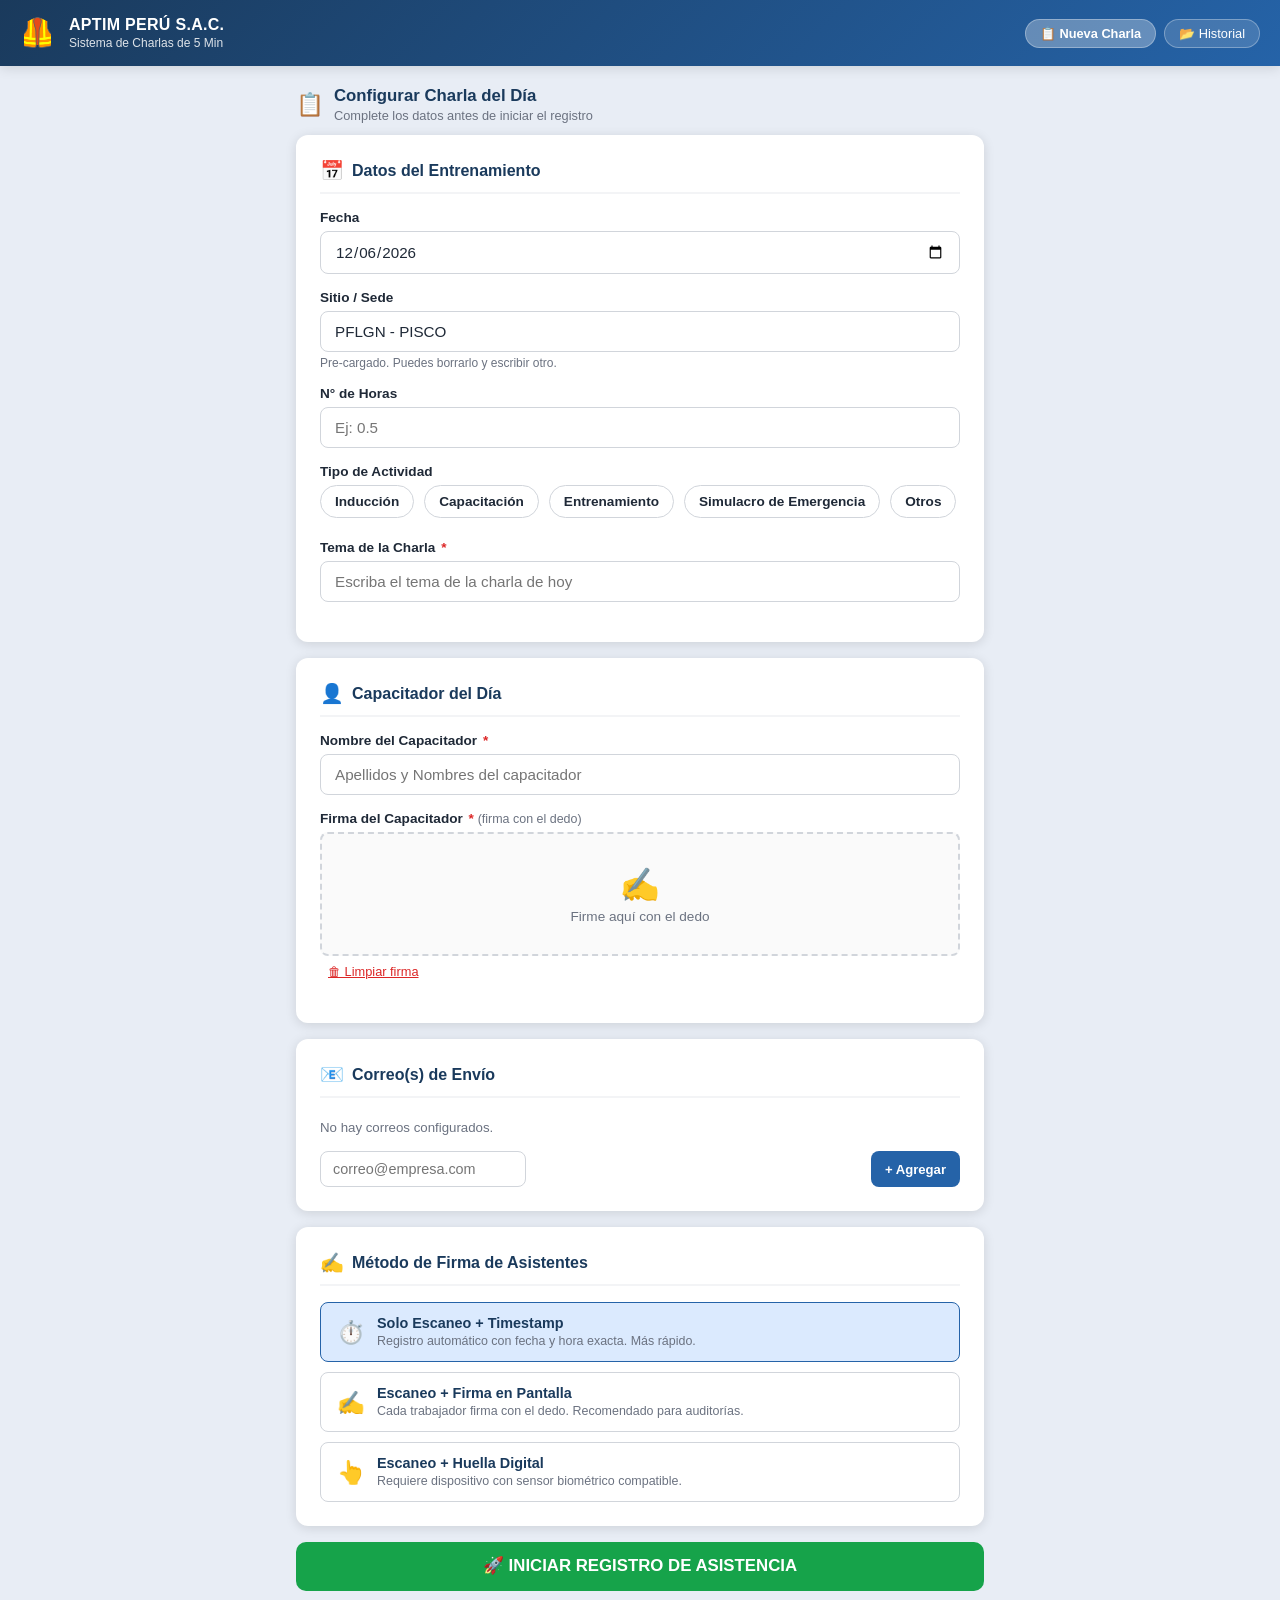
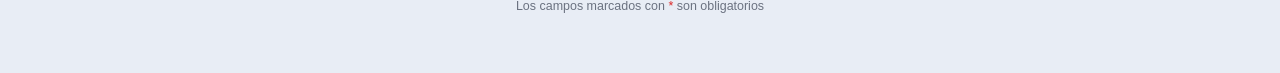
==== commit 1eed68eb: "Fix: fecha y sede auto-llenadas, sin required en movil" ====
--- a/index.html
+++ b/index.html
@@ -50,14 +50,14 @@
 
     <!-- Fecha -->
     <div class="form-grupo">
-      <label for="fecha">Fecha <span class="req">*</span></label>
-      <input type="date" id="fecha" required>
+      <label for="fecha">Fecha</label>
+      <input type="date" id="fecha">
     </div>
 
     <!-- Sitio/Sede -->
     <div class="form-grupo">
-      <label for="sede">Sitio / Sede <span class="req">*</span></label>
-      <input type="text" id="sede" value="PFLGN - PISCO" placeholder="Ej: PFLGN - PISCO" required>
+      <label for="sede">Sitio / Sede</label>
+      <input type="text" id="sede" value="PFLGN - PISCO" placeholder="Ej: PFLGN - PISCO">
       <div class="hint">Pre-cargado. Puedes borrarlo y escribir otro.</div>
     </div>
 
@@ -241,9 +241,17 @@
   // Inicializar BD
   await DB.inicializar();
 
-  // Fecha de hoy
+  // Fecha de hoy — formato YYYY-MM-DD compatible con todos los navegadores móviles
   const hoy = new Date();
-  document.getElementById('fecha').value = hoy.toISOString().split('T')[0];
+  const yyyy = hoy.getFullYear();
+  const mm   = String(hoy.getMonth() + 1).padStart(2, '0');
+  const dd   = String(hoy.getDate()).padStart(2, '0');
+  document.getElementById('fecha').value = `${yyyy}-${mm}-${dd}`;
+
+  // Sede pre-cargada por si el atributo value no se aplica en móvil
+  if (!document.getElementById('sede').value) {
+    document.getElementById('sede').value = 'PFLGN - PISCO';
+  }
 
   // Cargar correos en memoria
   memoriaCorreos = await DB.config.correosMemoria();
@@ -485,9 +493,16 @@
     }
   });
 
+  // Fecha — usar hoy si está vacía
+  const hoy2 = new Date();
+  const yyyy = hoy2.getFullYear();
+  const mm   = String(hoy2.getMonth() + 1).padStart(2, '0');
+  const dd   = String(hoy2.getDate()).padStart(2, '0');
+  const fechaVal = document.getElementById('fecha').value || `${yyyy}-${mm}-${dd}`;
+
   // Guardar configuración de la charla en sessionStorage
   const charlaConfig = {
-    fecha:        document.getElementById('fecha').value,
+    fecha:        fechaVal,
     sede:         document.getElementById('sede').value.trim() || 'PFLGN - PISCO',
     horas:        document.getElementById('horas').value || '',
     tiposActividad: tipos,
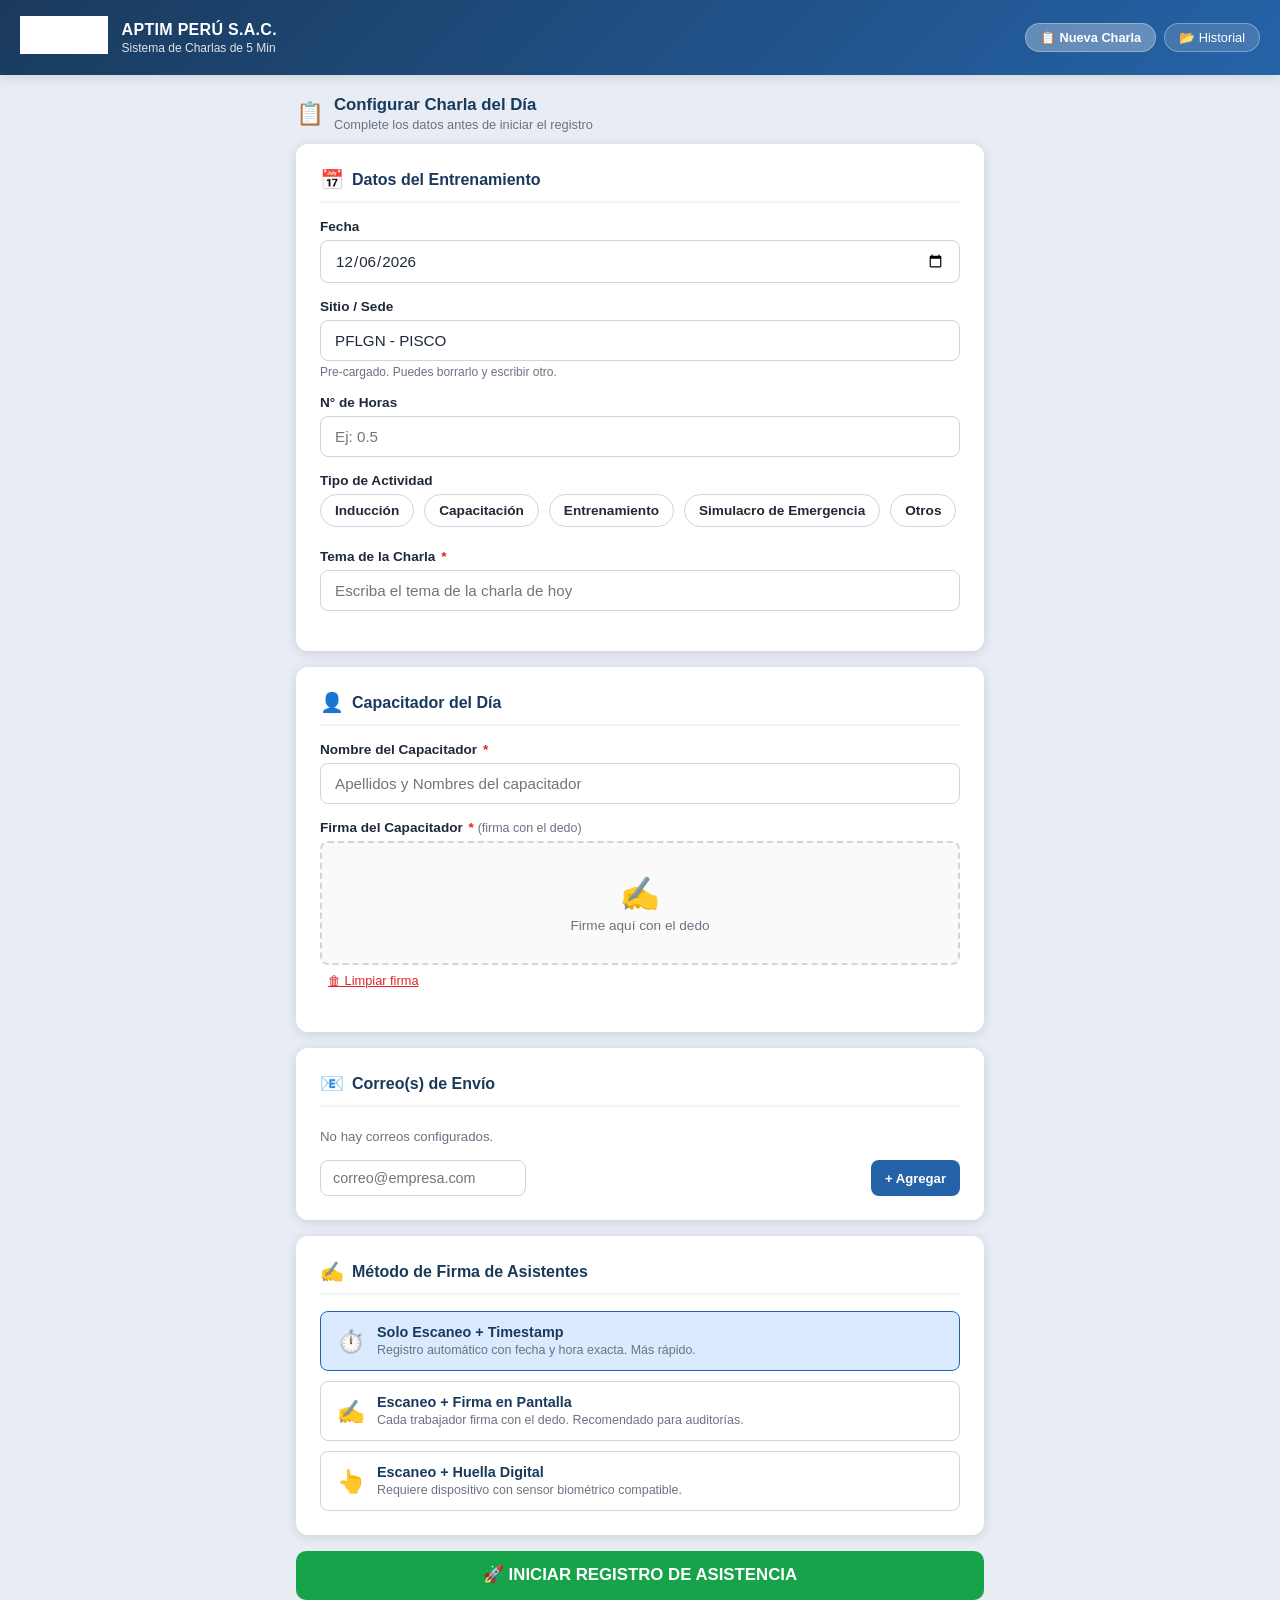
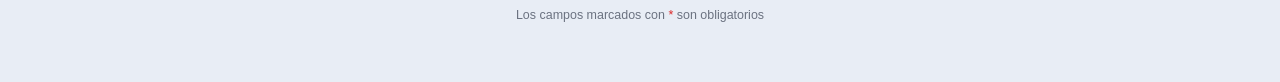
==== commit 95a61ebf: "Logo real APTIM en header e iconos de la app" ====
--- a/index.html
+++ b/index.html
@@ -21,7 +21,9 @@
 
 <!-- ═══ ENCABEZADO ═══ -->
 <header class="header">
-  <div class="header-logo">🦺</div>
+  <div class="header-logo">
+    <img src="assets/logo.png" alt="APTIM" style="height:38px; width:auto; filter:brightness(0) invert(1);">
+  </div>
   <div class="header-texto">
     <h1>APTIM PERÚ S.A.C.</h1>
     <p>Sistema de Charlas de 5 Min</p>
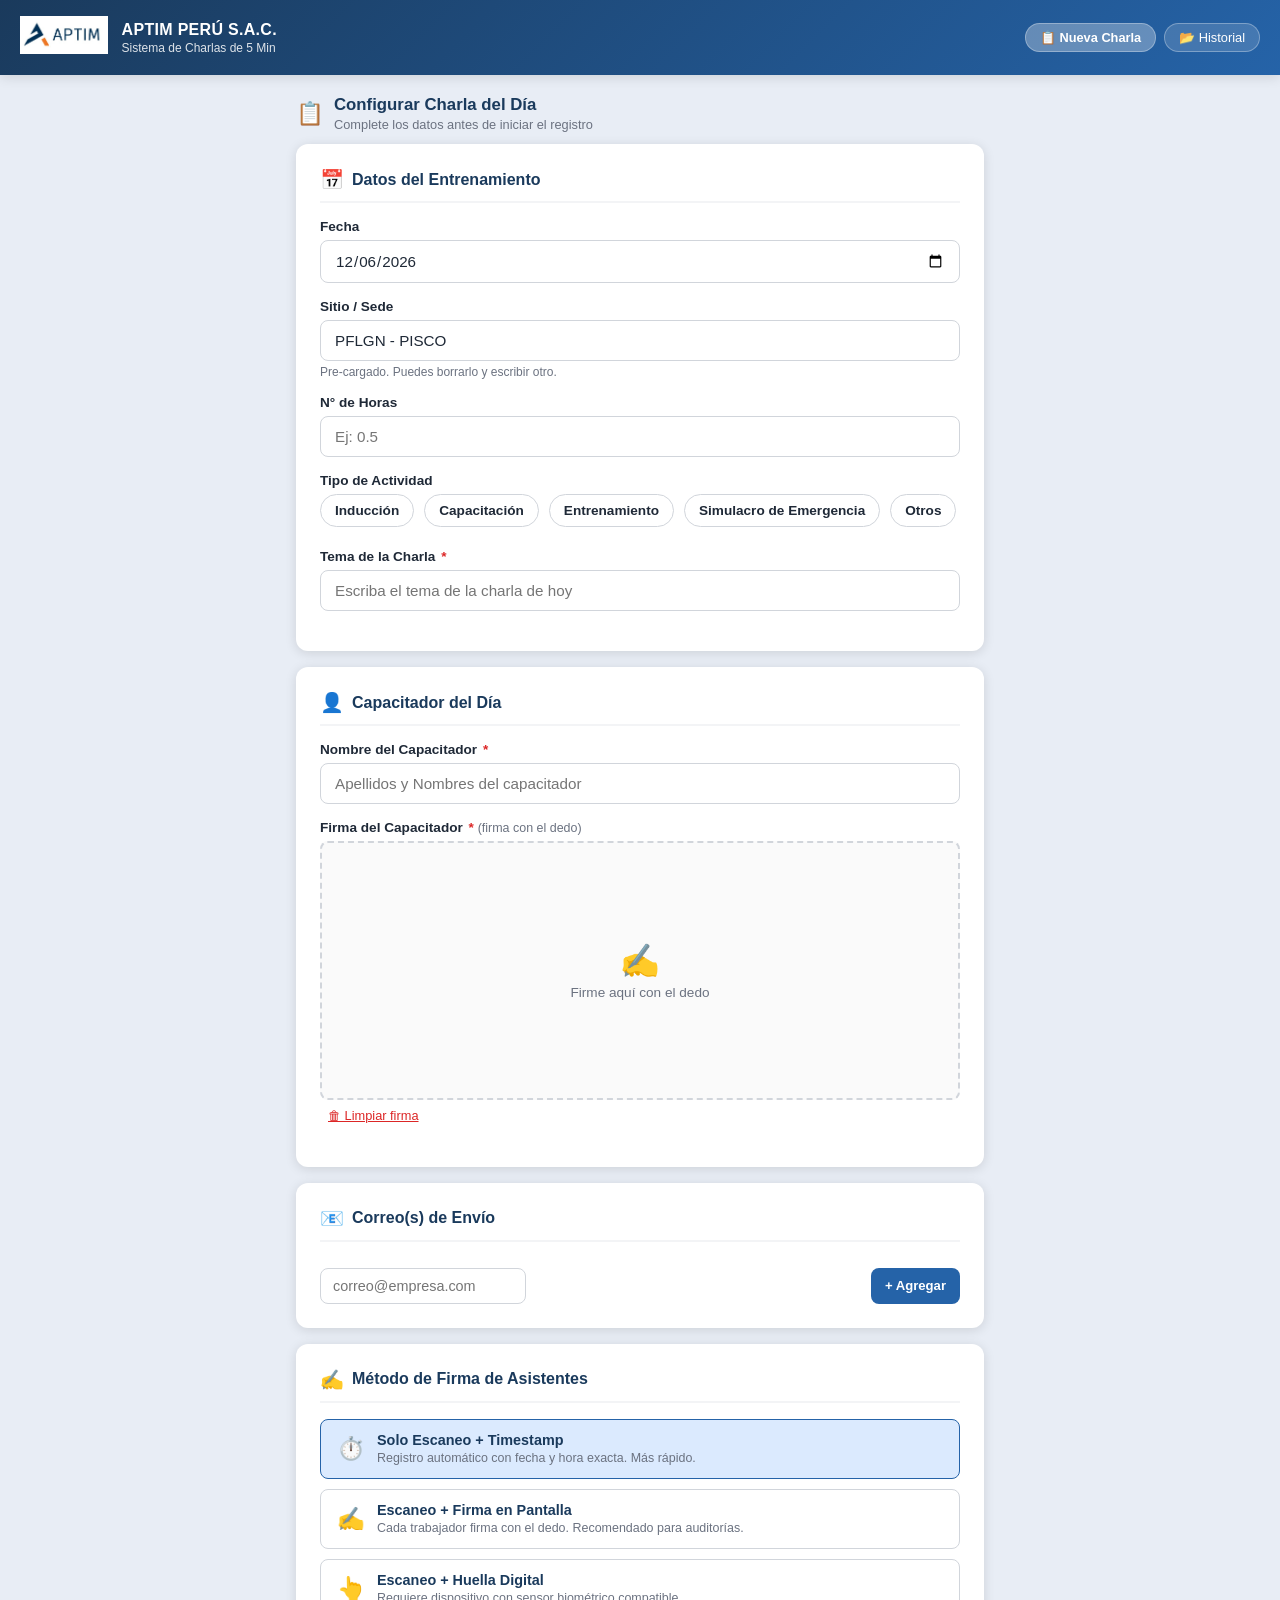
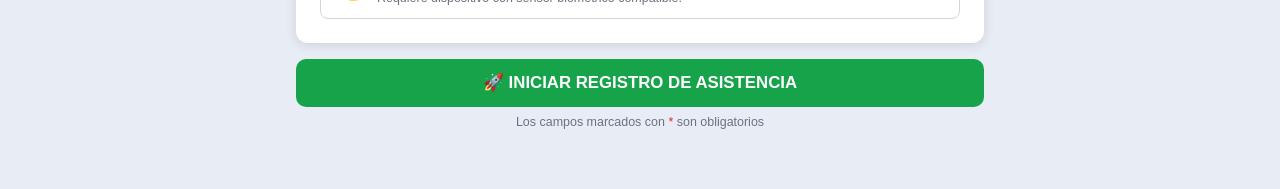
==== commit 78fb1a54: "Fix logo + firma persistente v4" ====
--- a/index.html
+++ b/index.html
@@ -22,7 +22,7 @@
 <!-- ═══ ENCABEZADO ═══ -->
 <header class="header">
   <div class="header-logo">
-    <img src="assets/logo.png" alt="APTIM" style="height:38px; width:auto; filter:brightness(0) invert(1);">
+    <img src="assets/logo.png" alt="APTIM" style="height:38px; width:auto;">
   </div>
   <div class="header-texto">
     <h1>APTIM PERÚ S.A.C.</h1>
